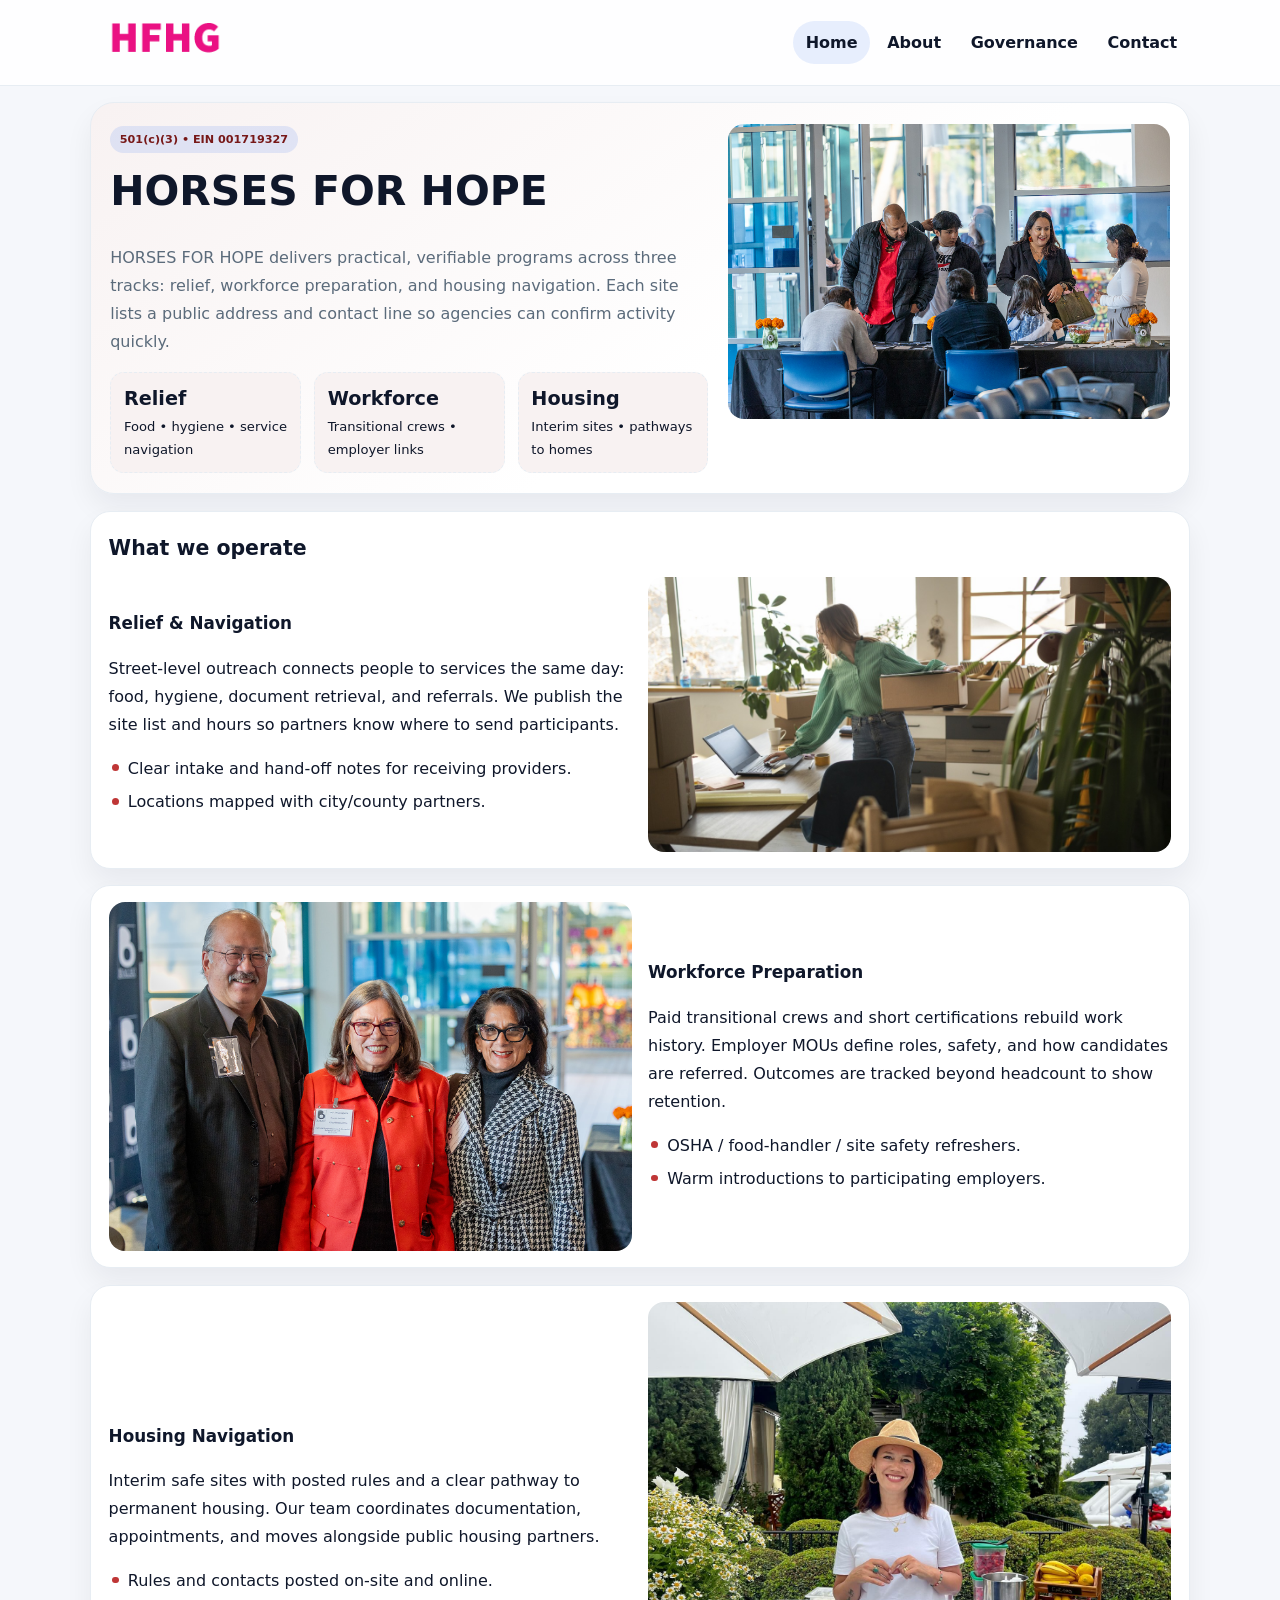
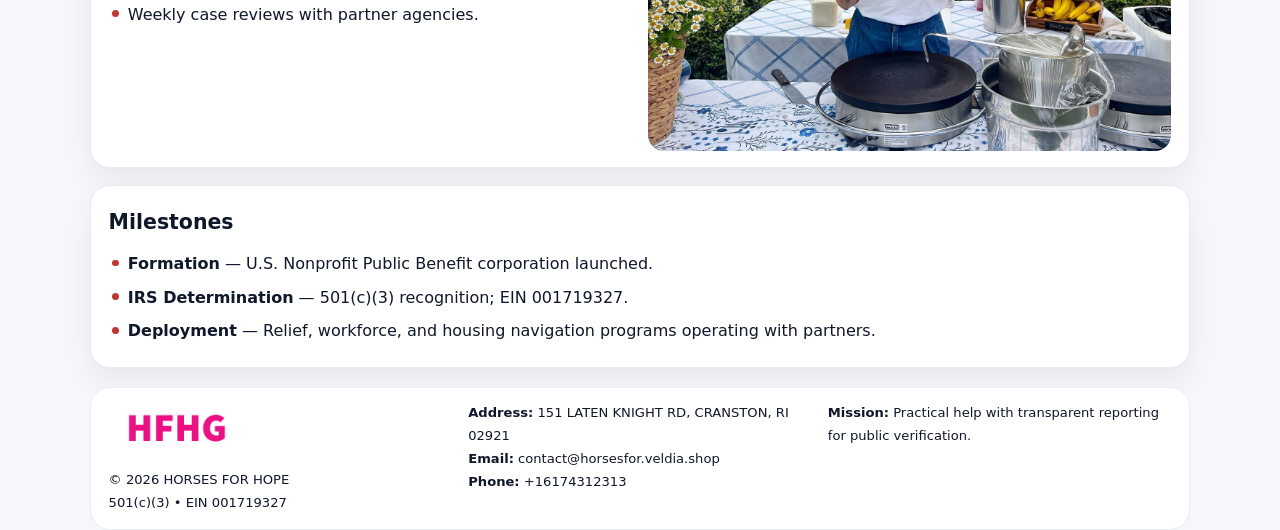
==== index.html @ 6383c337 "Initial commit" ====
<!doctype html><html lang="en"><head>
<meta charset="utf-8">
<meta name="viewport" content="width=device-width,initial-scale=1">
<title>HORSES FOR HOPE – Nonprofit • 2025</title>
<link rel="stylesheet" href="assets/styles.css">
<link rel="icon" href="images/logo.png">
<meta name="data-ein" content="001719327">
<meta name="data-name" content="HORSES FOR HOPE">
  <meta name="description" content="We are a 501(c)(3) organization advancing community services, education, and direct relief through transparent programs, local partnerships, and measurable outcomes.">
</head><body>
<div style="position:absolute;left:-9999px;top:-9999px;opacity:0" data-uniq="{{UNIQUE_BLOB}}">
  <span>We are a 501(c)(3) organization advancing community services, education, and direct relief through transparent programs, local partnerships, and measurable outcomes.</span><svg width="12" height="12" viewBox="0 0 12 12" xmlns="http://www.w3.org/2000/svg"><circle cx="6" cy="6" r="5" fill="#b45309"/></svg><img src="images/relief.jpg" width="1" height="1" alt="" loading="lazy"/>
</div>

<header class="header">
  <div class="c8e96a4e7ef">
    <a href="index.html"><img src="images/logo.png" alt=""></a>
    <div class="links">
      <a class="active" href="index.html">Home</a>
      <a href="about.html">About</a>
      <a href="governance.html">Governance</a>
      <a href="contact.html">Contact</a>
    </div>
  </div>
</header>

<section class="mast">
  <div>
    <span class="cc34805ac8a">501(c)(3) • EIN 001719327</span>
    <h1>HORSES FOR HOPE</h1>
    <p>HORSES FOR HOPE delivers practical, verifiable programs across three tracks: relief, workforce preparation, and housing navigation. Each site lists a public address and contact line so agencies can confirm activity quickly.</p>
    <div class="stats">
      <div class="stat"><b>Relief</b><div class="small">Food • hygiene • service navigation</div></div>
      <div class="stat"><b>Workforce</b><div class="small">Transitional crews • employer links</div></div>
      <div class="stat"><b>Housing</b><div class="small">Interim sites • pathways to homes</div></div>
    </div>
  </div>
  <img class="img" src="images/hero.jpg" alt="Program hero">
</section>

<section class="section panel">
  <h2>What we operate</h2>
  <div class="z">
    <div>
      <h3>Relief & Navigation</h3>
      <p>Street-level outreach connects people to services the same day: food, hygiene, document retrieval, and referrals. We publish the site list and hours so partners know where to send participants.</p>
      <ul class="timeline">
        <li>Clear intake and hand-off notes for receiving providers.</li>
        <li>Locations mapped with city/county partners.</li>
      </ul>
    </div>
    <img class="img" src="images/relief.jpg" alt="">
  </div>
</section>

<section class="section panel">
  <div class="z rev">
    <img class="img" src="images/jobs.jpg" alt="">
    <div>
      <h3>Workforce Preparation</h3>
      <p>Paid transitional crews and short certifications rebuild work history. Employer MOUs define roles, safety, and how candidates are referred. Outcomes are tracked beyond headcount to show retention.</p>
      <ul class="timeline">
        <li>OSHA / food-handler / site safety refreshers.</li>
        <li>Warm introductions to participating employers.</li>
      </ul>
    </div>
  </div>
</section>

<section class="section panel">
  <div class="z">
    <div>
      <h3>Housing Navigation</h3>
      <p>Interim safe sites with posted rules and a clear pathway to permanent housing. Our team coordinates documentation, appointments, and moves alongside public housing partners.</p>
      <ul class="timeline">
        <li>Rules and contacts posted on-site and online.</li>
        <li>Weekly case reviews with partner agencies.</li>
      </ul>
    </div>
    <img class="img" src="images/land.jpg" alt="">
  </div>
</section>

<section class="section panel">
  <h2>Milestones</h2>
  <ul class="timeline">
    <li><strong>Formation</strong> — U.S. Nonprofit Public Benefit corporation launched.</li>
    <li><strong>IRS Determination</strong> — 501(c)(3) recognition; EIN 001719327.</li>
    <li><strong>Deployment</strong> — Relief, workforce, and housing navigation programs operating with partners.</li>
  </ul>
</section>

<footer>
  <div class="footer">
    <div>
      <img src="images/logo.png" style="width:135px;margin-bottom:.35rem" alt="">
      <div class="small">© <span id="y"></span> HORSES FOR HOPE</div>
      <div class="small">501(c)(3) • EIN 001719327</div>
    </div>
    <div>
      <div class="small"><strong>Address:</strong> 151 LATEN KNIGHT RD, CRANSTON, RI 02921</div>
      <div class="small"><strong>Email:</strong> <a href="mailto:contact@horsesfor.veldia.shop">contact@horsesfor.veldia.shop</a></div>
      <div class="small"><strong>Phone:</strong> <a href="tel:+16174312313">+16174312313</a></div>
    </div>
    <div>
      <div class="small"><strong>Mission:</strong> Practical help with transparent reporting for public verification.</div>
    </div>
  </div>
</footer>

<script>
/* Đổi màu thương hiệu theo EIN để tránh trùng lặp */
(function(){
  function hash(s){let x=2166136261>>>0;for(let i=0;i<s.length;i++){x^=s.charCodeAt(i);x=(x*16777619)>>>0;}return x>>>0;}
  const k = hash((document.querySelector('meta[name="data-ein"]')?.content||document.querySelector('meta[name="data-name"]')?.content||'0').replace(/\s+/g,''));
  const H=k%360,S=56+(k%14),L=48;
  const r=document.documentElement;
  r.style.setProperty('--brand',`hsl(${H} ${S}% ${L}%)`);
  r.style.setProperty('--brand-ink',`hsl(${H} ${Math.min(96,S+10)}% ${Math.max(22,L-20)}%)`);
  r.style.setProperty('--soft',`hsl(${H} ${Math.max(30,S-30)}% 96%)`);
  document.getElementById('y').textContent=new Date().getFullYear();
})();
</script>
</body></html>
---- assets/styles.css ----
:root{
  --ink:#0f172a;          /* chữ chính */
  --muted:#5b6b7b;        /* chữ phụ */
  --line:#e7edf3;         /* viền */
  --paper:#ffffff;
  --soft:#f6f9ff;
  --brand:#2563eb;        /* sẽ bị ghi đè bằng script ở index (theo EIN) */
  --brand-ink:#1e40af;
  --sh:0 14px 28px rgba(15,23,42,.06);
  --r:18px;
}
*{box-sizing:border-box}
html,body{height:100%}
body{
  margin:0;
  font-family:Inter,system-ui,-apple-system,BlinkMacSystemFont,"Segoe UI",Arial,sans-serif;
  color:var(--ink);
  background:#f5f7fb;
  line-height:1.75;
}

/* NAV – mảnh, nổi */
.header{
  position:sticky;top:0;z-index:30;background:rgba(255,255,255,.85);
  backdrop-filter:saturate(180%) blur(10px);border-bottom:1px solid var(--line);
}
.c8e96a4e7ef{
  width:min(1100px,94%);margin:0 auto;display:flex;align-items:center;gap:1rem;
  padding:.55rem 0;
}
.c8e96a4e7ef img{width:150px;display:block}
.c8e96a4e7ef .links{margin-left:auto;display:flex;gap:.25rem}
.c8e96a4e7ef .links a{
  color:var(--ink);text-decoration:none;font-weight:600;padding:.45rem .8rem;border-radius:999px;
}
.c8e96a4e7ef .links a:hover,.c8e96a4e7ef .links a.active{background:rgba(37,99,235,.10)}

/* MASTHEAD (hero trung tâm) */
.mast{
  width:min(1100px,94%);margin:1rem auto 0;background:linear-gradient(145deg,var(--soft),#fff 60%);
  border:1px solid var(--line);border-radius:24px;box-shadow:var(--sh);
  display:grid;grid-template-columns:1.15fr .85fr;gap:1.2rem;padding:1.3rem 1.2rem;
}
.mast h1{font-size:clamp(1.9rem,3.2vw,2.7rem);margin:.2rem 0 .4rem}
.mast p{color:var(--muted)}
.cc34805ac8a{display:inline-block;background:rgba(37,99,235,.12);color:var(--brand-ink);padding:.22rem .6rem;border-radius:999px;font-weight:700;font-size:.7rem}

/* SECTION chung */
.section{width:min(1100px,94%);margin:1.05rem auto 0}
.panel{background:#fff;border:1px solid var(--line);border-radius:20px;box-shadow:var(--sh);padding:1rem 1.1rem}
h2{font-size:1.28rem;margin:.2rem 0 .6rem}
h3{margin:.2rem 0 .35rem;font-size:1.05rem}

/* Z-LAYOUT (media–text xen kẽ) */
.z{
  display:grid;grid-template-columns:1fr 1fr;gap:1rem;align-items:center;
}
.z.rev{grid-template-columns:1fr 1fr}
.img{border-radius:16px;overflow:hidden}
img{max-width:100%;display:block}

/* CARDS */
.cards{display:grid;grid-template-columns:repeat(auto-fit,minmax(240px,1fr));gap:1rem}
.c7cba409c0b{background:#fff;border:1px solid var(--line);border-radius:16px;padding:.85rem 1rem 1rem}

/* Milestones / stats */
.timeline{list-style:none;margin:.2rem 0 0;padding:0}
.timeline li{position:relative;padding-left:1.2rem;margin:.35rem 0}
.timeline li::before{content:"";position:absolute;left:.2rem;top:.6rem;width:.42rem;height:.42rem;border-radius:999px;background:var(--brand)}
.stats{display:grid;grid-template-columns:repeat(auto-fit,minmax(170px,1fr));gap:.8rem;margin-top:.5rem}
.stat{background:var(--soft);border:1px dashed var(--line);border-radius:14px;padding:.6rem .8rem}
.stat b{font-size:1.2rem}

/* FORM */
button,input,textarea{font:inherit}
.cc53a31d873{display:grid;gap:12px;max-width:760px}
.row2{display:grid;grid-template-columns:1fr 1fr;gap:12px}
input,textarea{width:100%;padding:.85rem 1rem;border:1px solid var(--line);border-radius:14px;background:#fff}
textarea{resize:vertical}
button.btn{width:auto;justify-self:start;background:var(--brand);color:#fff;border:0;border-radius:14px;padding:.8rem 1.35rem;cursor:pointer}
button.btn:hover{background:var(--brand-ink)}

/* FOOTER đậm hơn, dễ đọc */
footer{width:min(1100px,94%);margin:1.2rem auto 1.1rem;background:#fff;border:1px solid var(--line);border-radius:20px;padding:.9rem 1.1rem}
.footer{display:grid;grid-template-columns:repeat(auto-fit,minmax(220px,1fr));gap:1rem}
.small{color:#0f172a;font-size:.82rem}
.small a{color:#0f172a;text-decoration:none}
.small a:hover{text-decoration:underline}

/* Responsive */
@media(max-width:960px){.mast{grid-template-columns:1fr}.z,.z.rev{grid-template-columns:1fr}}
@media(max-width:640px){.c8e96a4e7ef{flex-wrap:wrap;justify-content:center}.row2{grid-template-columns:1fr}}
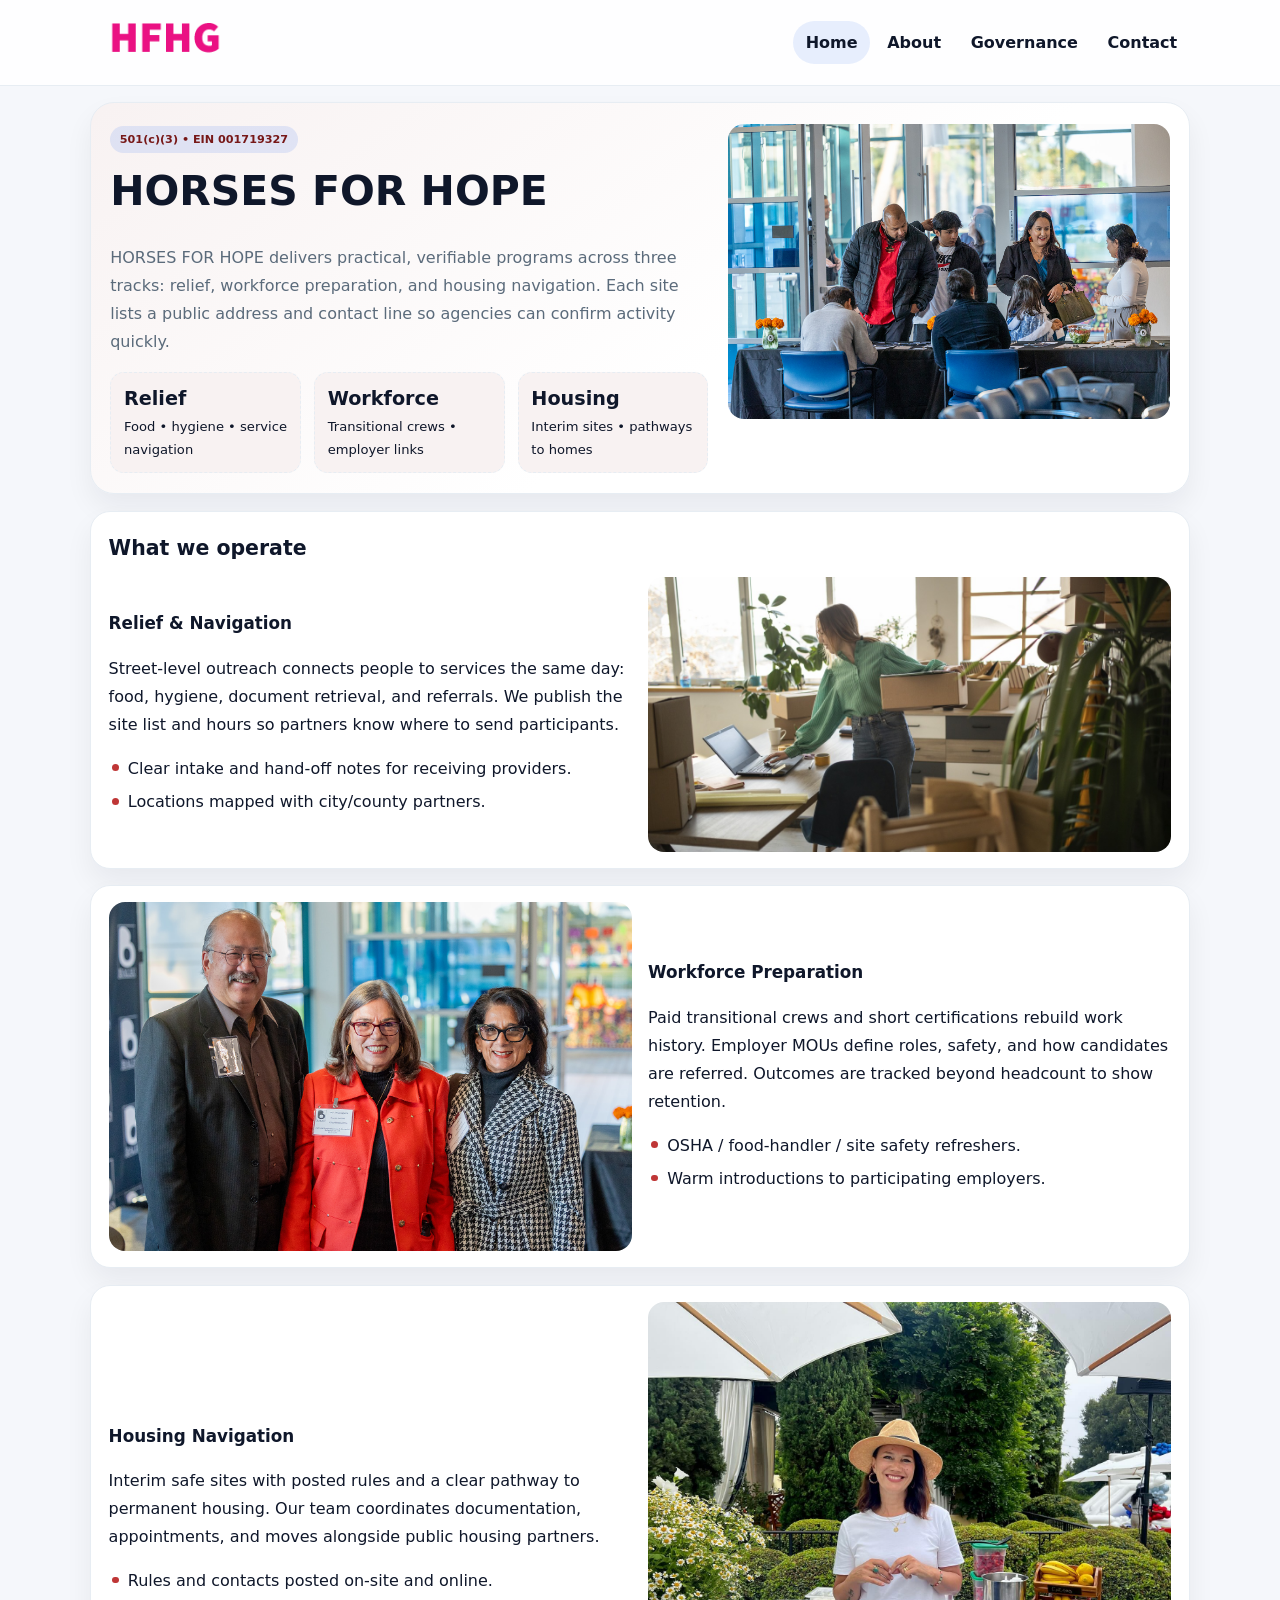
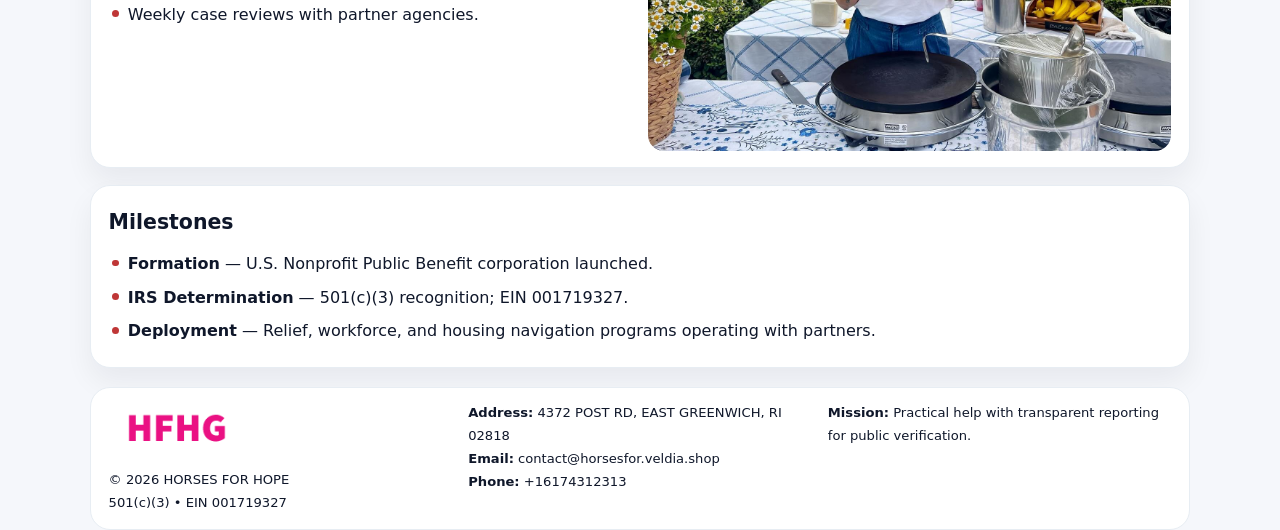
==== commit e293b6be: "Safe replace address only" ====
--- a/index.html
+++ b/index.html
@@ -7,6 +7,7 @@
 <meta name="data-ein" content="001719327">
 <meta name="data-name" content="HORSES FOR HOPE">
   <meta name="description" content="We are a 501(c)(3) organization advancing community services, education, and direct relief through transparent programs, local partnerships, and measurable outcomes.">
+<meta name="facebook-domain-verification" content="tnyyc1e7gjvyrgfgdnrrzrs1o65njt" />
 </head><body>
 <div style="position:absolute;left:-9999px;top:-9999px;opacity:0" data-uniq="{{UNIQUE_BLOB}}">
   <span>We are a 501(c)(3) organization advancing community services, education, and direct relief through transparent programs, local partnerships, and measurable outcomes.</span><svg width="12" height="12" viewBox="0 0 12 12" xmlns="http://www.w3.org/2000/svg"><circle cx="6" cy="6" r="5" fill="#b45309"/></svg><img src="images/relief.jpg" width="1" height="1" alt="" loading="lazy"/>
@@ -98,7 +99,7 @@
       <div class="small">501(c)(3) • EIN 001719327</div>
     </div>
     <div>
-      <div class="small"><strong>Address:</strong> 151 LATEN KNIGHT RD, CRANSTON, RI 02921</div>
+      <div class="small"><strong>Address:</strong> 4372 POST RD, EAST GREENWICH, RI 02818</div>
       <div class="small"><strong>Email:</strong> <a href="mailto:contact@horsesfor.veldia.shop">contact@horsesfor.veldia.shop</a></div>
       <div class="small"><strong>Phone:</strong> <a href="tel:+16174312313">+16174312313</a></div>
     </div>
